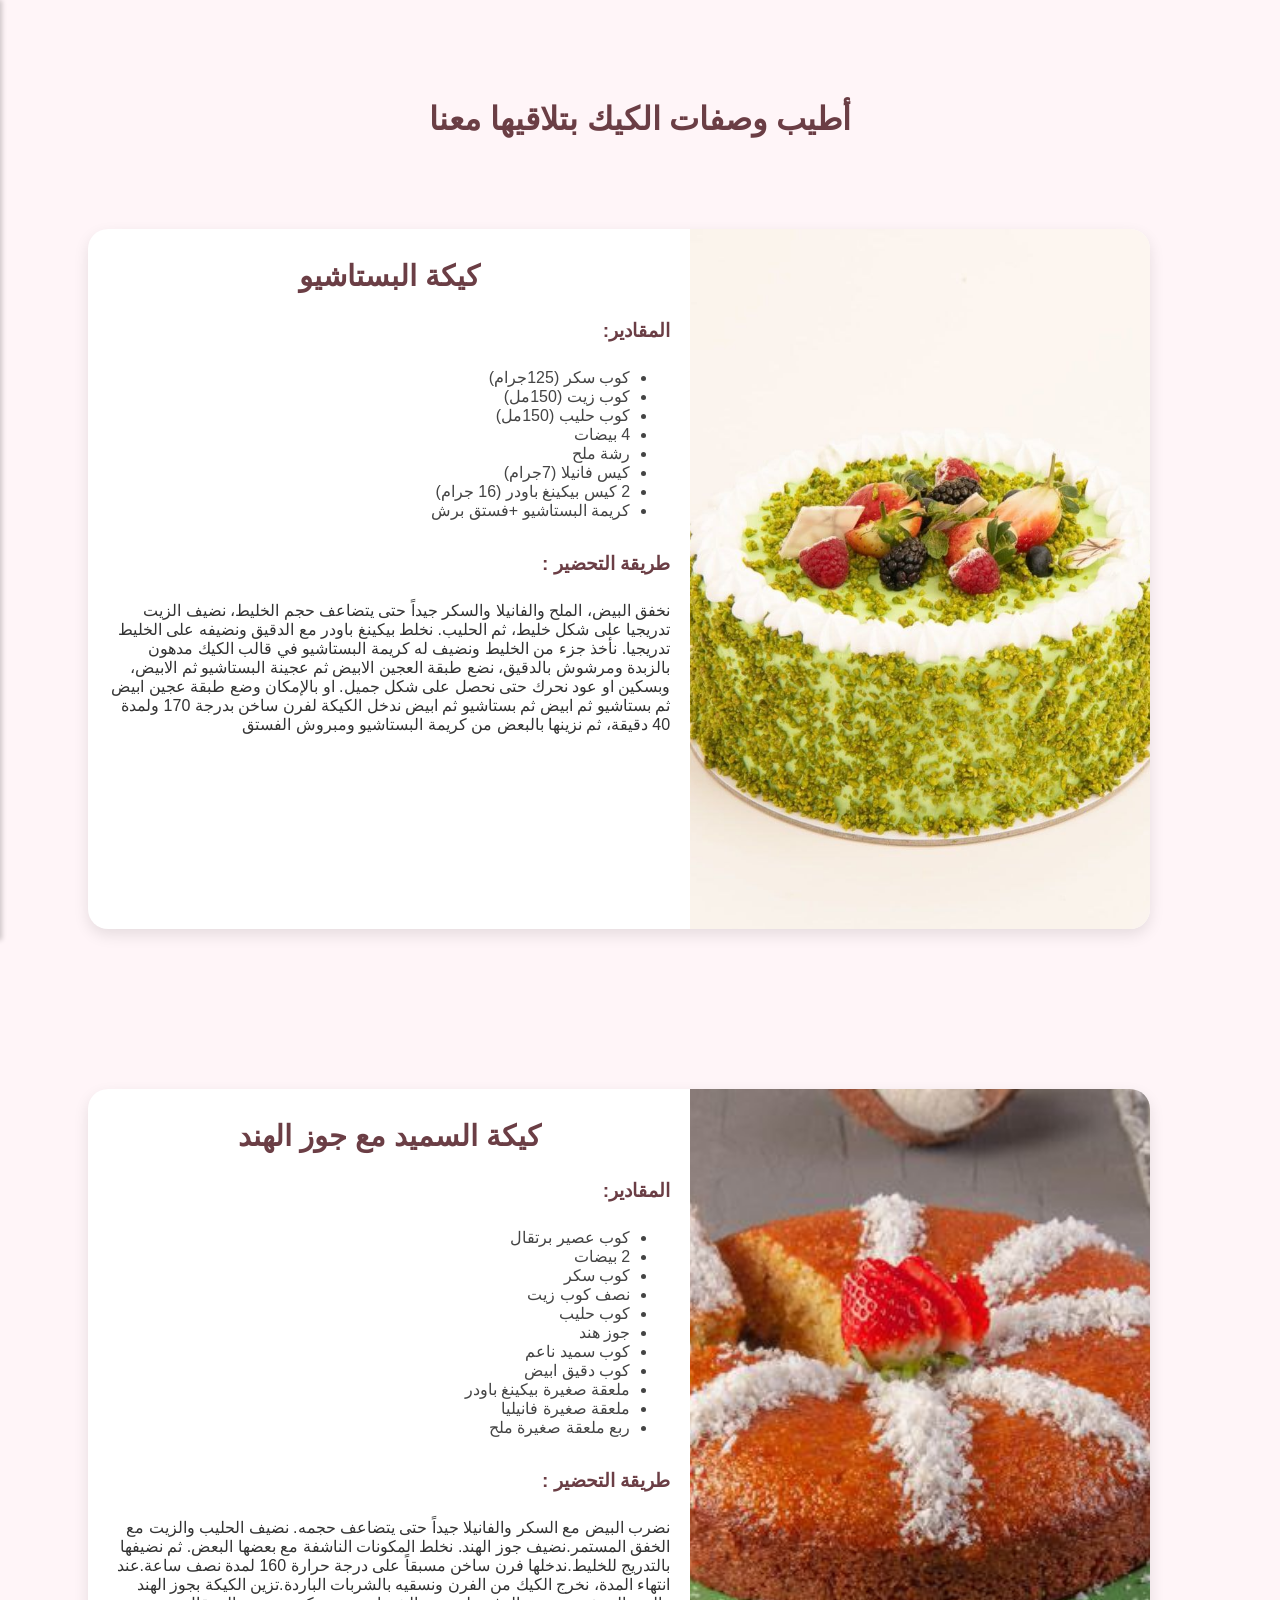
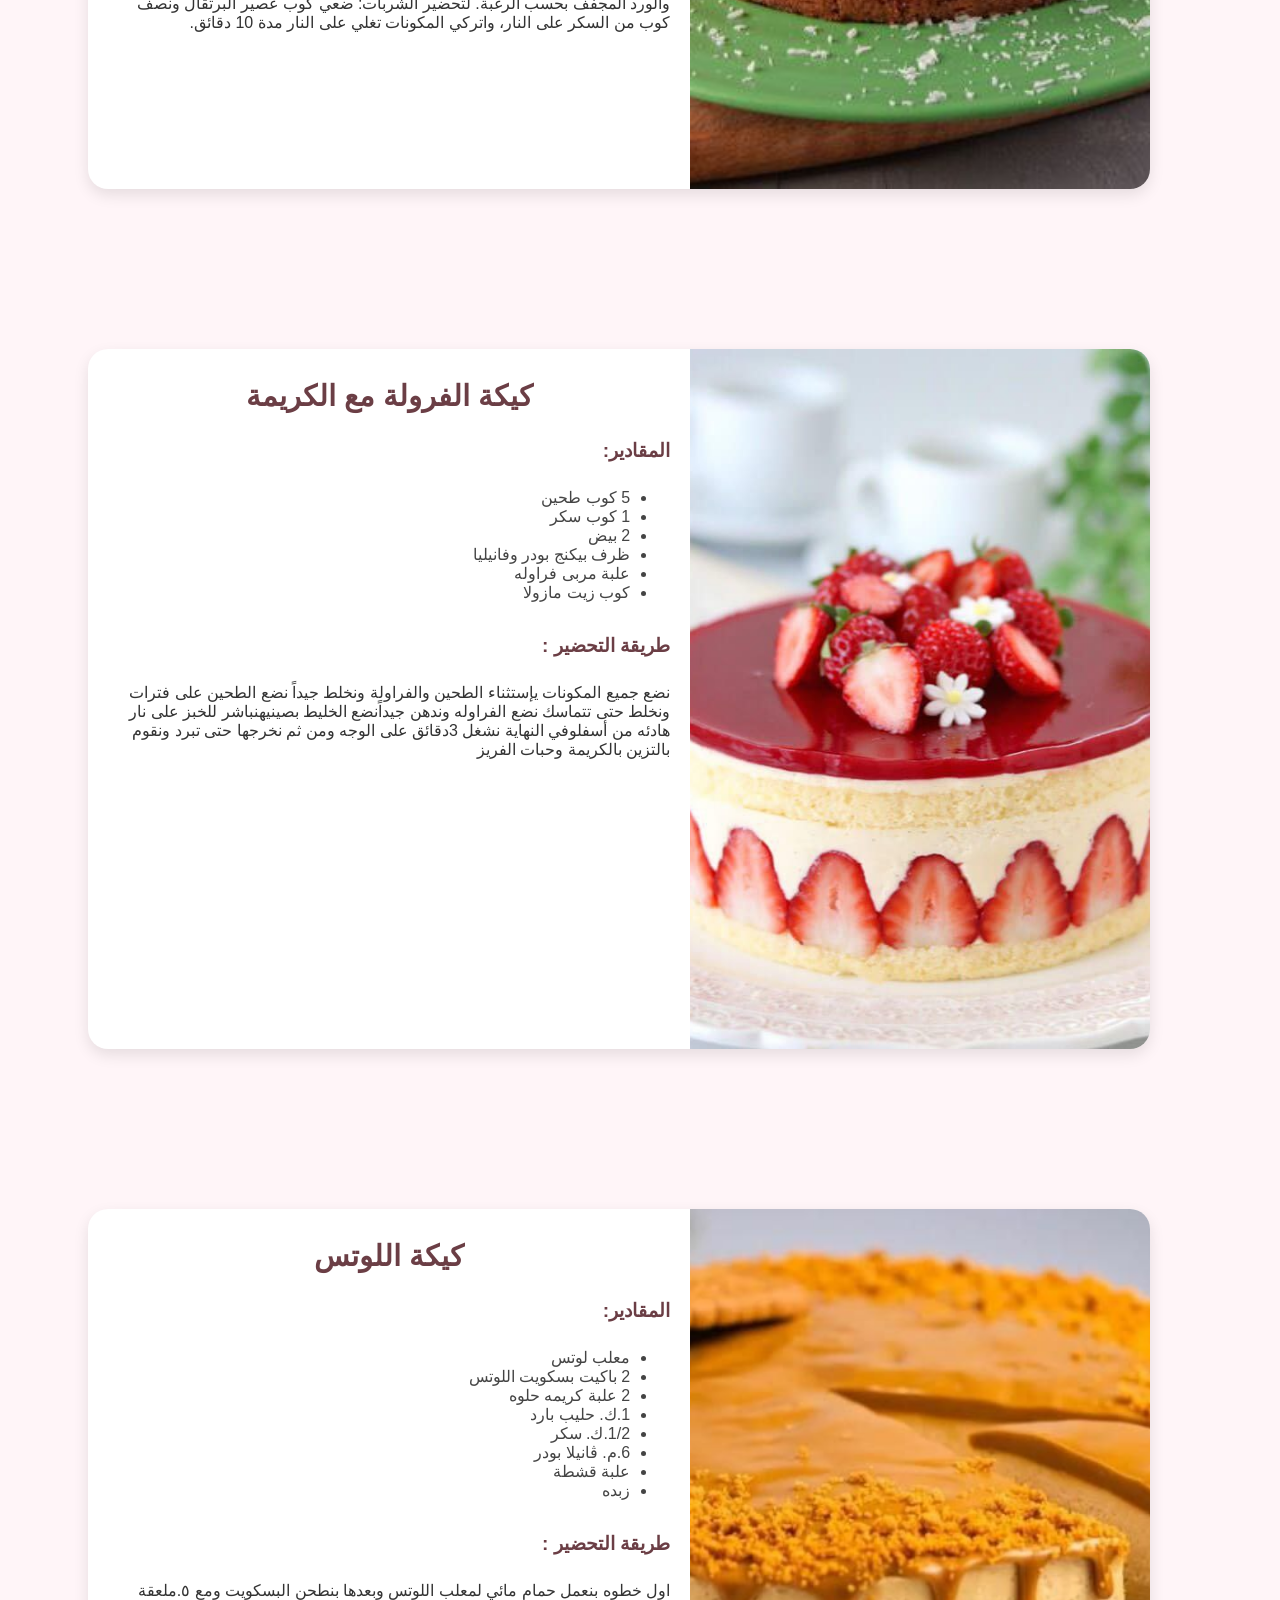
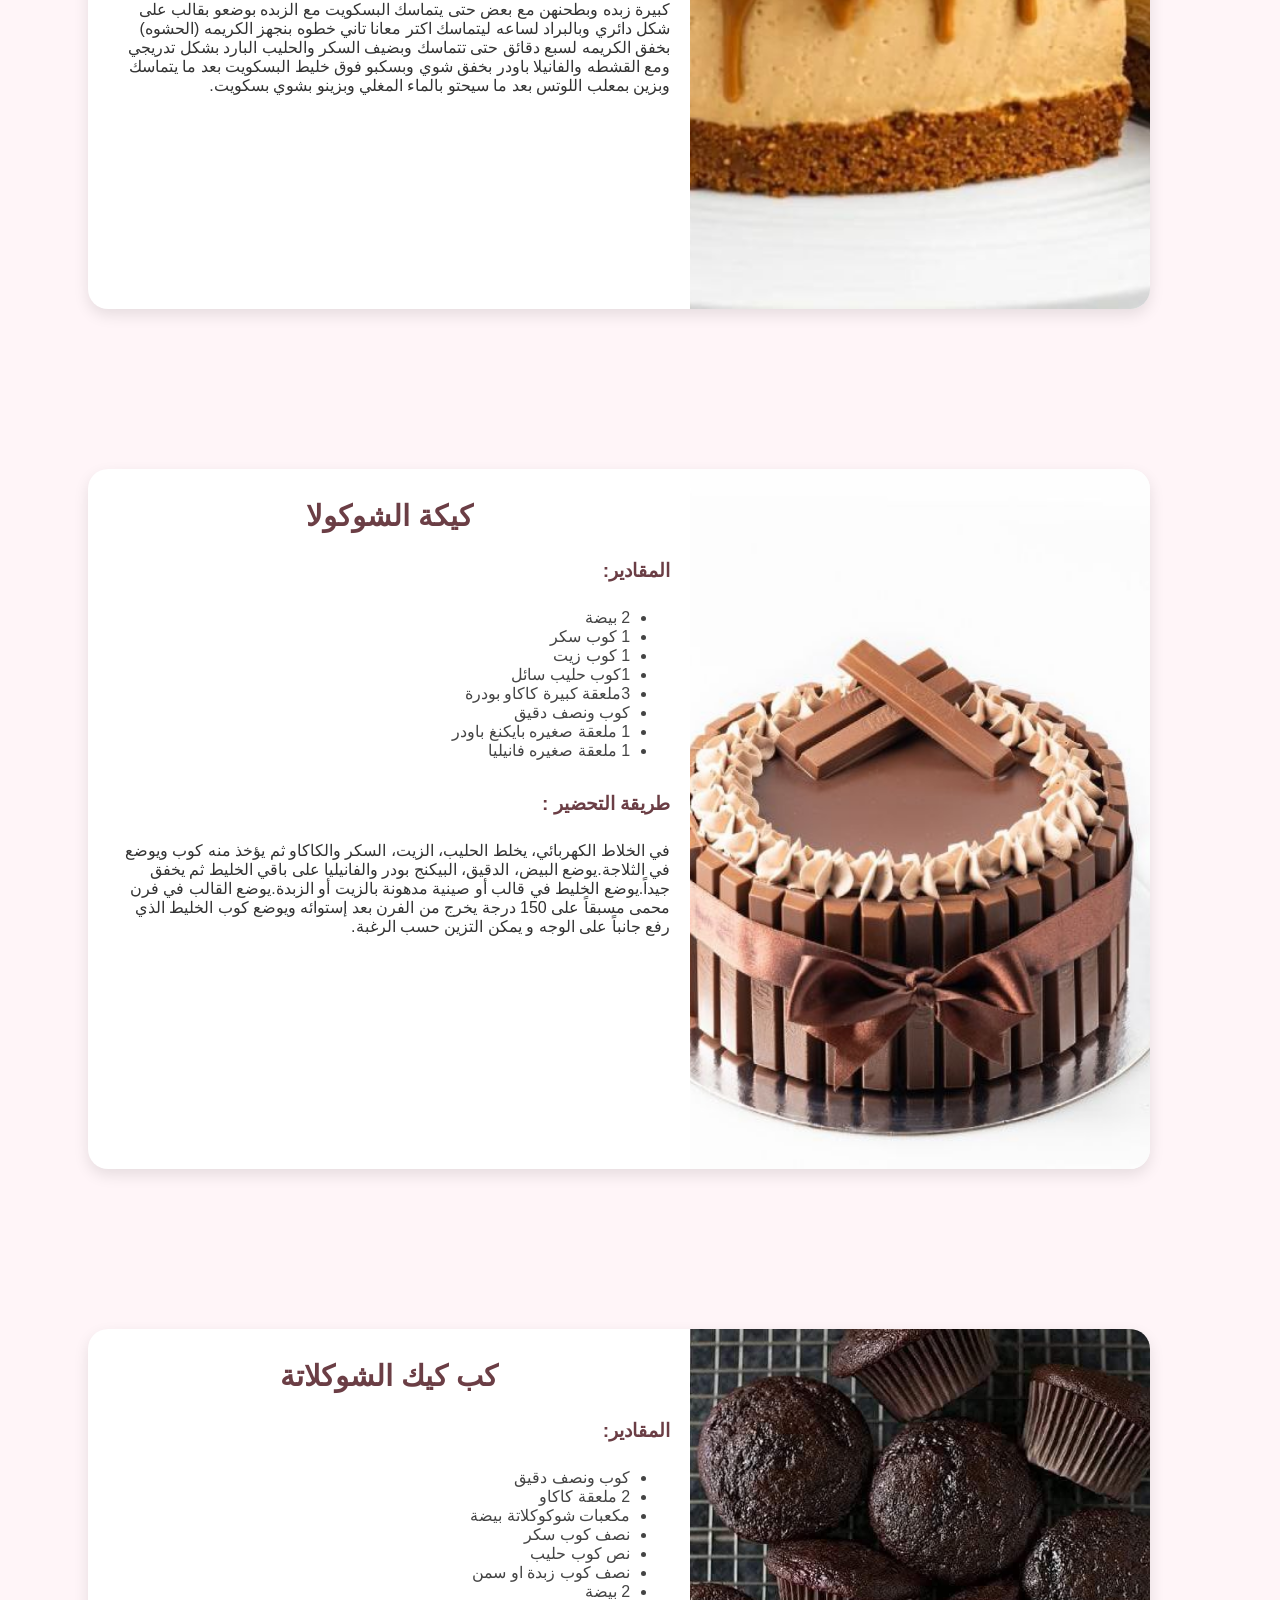
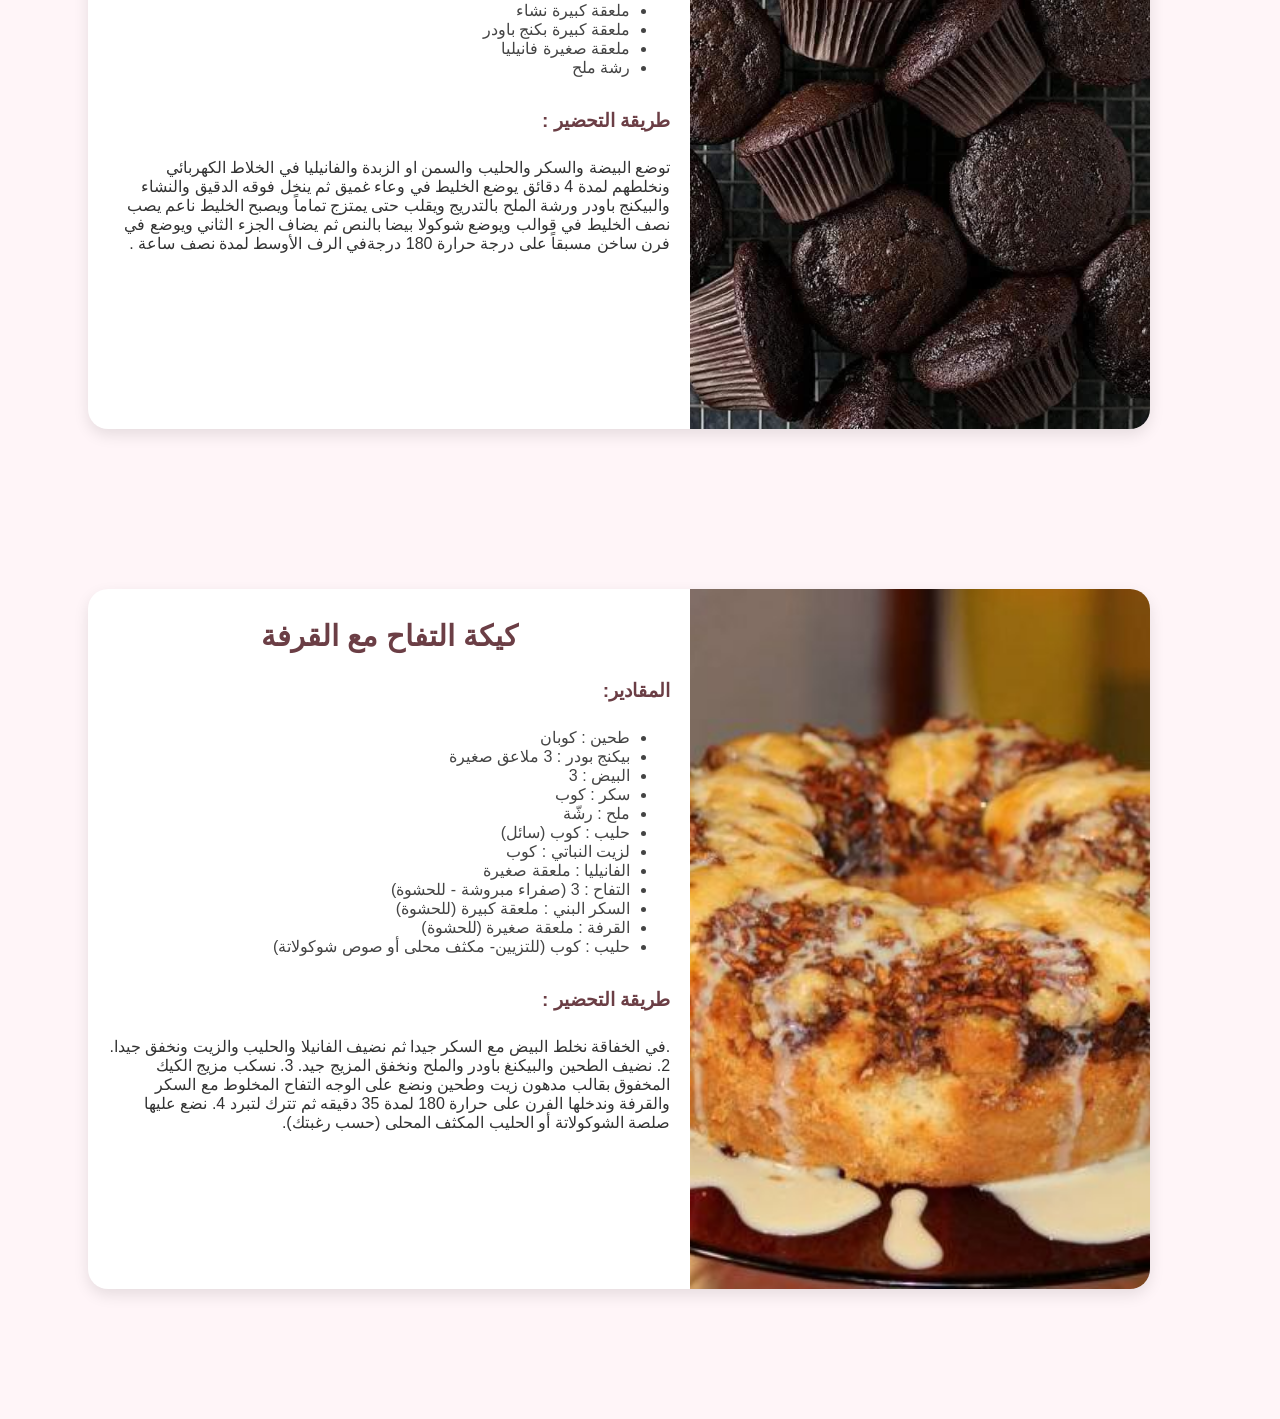
==== HtmlPages/Cake.html @ f55c9f9c "initial upload" ====
<!DOCTYPE html>
<html lang="ar" dir="rtl">
<head>
  <meta charset="UTF-8" />
  <meta name="viewport" content="width=device-width, initial-scale=1.0" />
  <title>كيك</title>
  <link rel="stylesheet" href="../Css/CommonStyle.css" />
  <link rel="stylesheet" href="../fontawesome-free-6.6.0-web/css/all.min.css">

</head>
<body>
<div class="list_icon">
    <i class="fas fa-bars"></i>
  </div>
  <div class="side-menu">
    <ul class="menu-items">
      <li class="home-link">
        <a href="./main.html">الصفحة الرئيسية</a>
      </li>
  
      <li class="menu-item">
        <div class="item-header" onclick="toggleSubMenu(1)">
          <img src="../Images/حلويات باردة/باردة1.jpg" alt="حلويات باردة" />
          <span class="item-name">حلويات باردة</span>
          <span class="plus-icon" id="icon-1">+</span>
        </div>
        <ul class="sub-menu" id="submenu-1">
          <li><a href="./Cold Desserts.html#sweet_1">سوكسيه</a></li>
          <li><a href="./Cold Desserts.html#sweet_2">كاستر</a></li>
          <li><a href="./Cold Desserts.html#sweet_3">البانا كوتا بلوبيري</a></li>
          <li><a href="./Cold Desserts.html#sweet_4">المهلبية</a></li>
          <li><a href="./Cold Desserts.html#sweet_5">تيراميسو</a></li>
          <li><a href="./Cold Desserts.html#sweet_6">كريم كراميل</a></li>
          <li><a href="./Cold Desserts.html#sweet_7">ترافل الشوكولاته الباردة</a></li>


        </ul>
      </li>
     
      <li class="menu-item">
        <div class="item-header" onclick="toggleSubMenu(2)">
          <img src="../Images/كيك/كيك1.jpg" alt="كيك" />
          <span class="item-name">حلويات الكيك</span>
          <span class="plus-icon" id="icon-2">+</span>
        </div>
        <ul class="sub-menu" id="submenu-2">
          <li><a href="#cake_1">كيكة البستاشيو</a></li>
          <li><a href="#cake_2">كيكة السميد مع جوز الهند</a></li>
          <li><a href="#cake_3">كيكة الفرولة مع الكريمة</a></li>
          <li><a href="#cake_4">كيكة اللوتس</a></li>
          <li><a href="#cake_5">كيكة الشوكولا</a></li>
          <li><a href="#cake_6">كب كيك الشوكلاتة</a></li>
          <li><a href="#cake_7">كيكة التفاح مع القرفة</a></li>
        </ul>
      </li>
      <li class="menu-item">
        <div class="item-header" onclick="toggleSubMenu(3)">
          <img src="../Images/حلويات شرقية/شرقية1.jpg" alt="حلويات شرقية" />
          <span class="item-name">حلويات شرقية</span>
          <span class="plus-icon" id="icon-3">+</span>
        </div>
        <ul class="sub-menu" id="submenu-3">
          <li><a href="./EasternDesserts.html#east_1">الهريسة بالمكسرات</a></li>
          <li><a href="./EasternDesserts.html#east_2">البقلاوة</a></li>
          <li><a href="./EasternDesserts.html#east_3">بلح الشام بالكريمة</a></li>
          <li><a href="./EasternDesserts.html#east_4">المبرومة بالفستق الحلبي</a></li>
          <li><a href="./EasternDesserts.html#east_5">العوامة الدمشقية</a></li>
          <li><a href="./EasternDesserts.html#east_6">قطايف بالقشطة</a></li>
          <li><a href="./EasternDesserts.html#east_7">كنافة رولز بالجبنة</a></li>
        </ul>
      </li>

      <li class="menu-item">
        <div class="item-header" onclick="toggleSubMenu(4)">
          <img src="../Images/حلويات  إيطالية/ايطالية3.jpg" alt="حلويات إيطالية" />
          <span class="item-name">حلويات إيطالية</span>
          <span class="plus-icon" id="icon-4">+</span>
        </div>
        <ul class="sub-menu" id="submenu-4">
          <li><a href="./ItalyDesserts.html#italy_1">كب كنافه بكيك التيراميسو الإيطالية</a></li>
          <li><a href="./ItalyDesserts.html#italy_2">حلوى اليويو الإيطالية</a></li>
          <li><a href="./ItalyDesserts.html#italy_3">باستا فلورا</a></li>
          <li><a href="./ItalyDesserts.html#italy_4">كب كيك بالمرانغ الايطالية</a></li>
          <li><a href="./ItalyDesserts.html#italy_5">بسكويت الكانتوشي الايطالي بالشوكولاتة</a></li>
          <li><a href="./ItalyDesserts.html#italy_6">شارلوت بالفريز</a></li>
          <li><a href="./ItalyDesserts.html#italy_7">البفاريا</a></li>
        </ul>
      </li>
      <li class="tips-link">
        <a href="./Tips.html">نصائح المطبخ</a>
      </li>
    </ul>
  </div>
<div class="container">
  <h1 class="headText">أطيب وصفات الكيك بتلاقيها معنا<i class="fas fa-cookie-bite"></i></h1>
    <div class="cards_M">
      <div class="card_M" id="cake_1">
        <div class="image">
         <img src="../Images/كيك/كيك3.jpg" alt="كيكة البستاشيو" />
         </div>
         <div class="info">
         <h1>كيكة البستاشيو</h1>
        <h2>المقادير:</h2>
        <ul>
            <li>كوب سكر (125جرام)</li>
            <li>كوب زيت (150مل)</li>
            <li>كوب حليب (150مل)</li>
            <li>4 بيضات</li>
            <li>رشة ملح</li>
            <li>كيس فانيلا (7جرام)</li>
            <li>2 كيس بيكينغ باودر (16 جرام)</li>
            <li>كريمة البستاشيو +فستق برش</li>
        </ul>
        <h2>طريقة التحضير :</h2>
        <p>نخفق البيض، الملح والفانيلا والسكر جيداً حتى يتضاعف حجم الخليط، نضيف الزيت تدريجيا على شكل خليط، ثم الحليب. نخلط بيكينغ باودر مع الدقيق ونضيفه على الخليط تدريجيا. نأخذ جزء من الخليط ونضيف له كريمة البستاشيو في قالب الكيك مدهون بالزبدة ومرشوش بالدقيق، نضع طبقة العجين الابيض ثم عجينة البستاشيو ثم الابيض، وبسكين او عود نحرك حتى نحصل على شكل جميل. او بالإمكان وضع طبقة عجين ابيض ثم بستاشيو ثم ابيض ثم بستاشيو ثم ابيض ندخل الكيكة لفرن ساخن بدرجة 170 ولمدة 40 دقيقة، ثم نزينها بالبعض من كريمة البستاشيو ومبروش الفستق</p>  
        </div>
        </div>
         

        <div class="card_M" id="cake_2">
            <div class="image">
             <img src="../Images/كيك/كيك2.jpg" alt="كيكة السميد مع جوز الهند" />
             </div>
             <div class="info">
             <h1>كيكة السميد مع جوز الهند</h1>
            <h2>المقادير:</h2>
            <ul>
                <li>كوب عصير برتقال</li>
                <li>2 بيضات</li>
                <li>كوب سكر</li>
                <li>نصف كوب زيت</li>
                <li>كوب حليب</li>
                <li>جوز هند</li>
                <li>كوب سميد ناعم</li>
                <li>كوب دقيق ابيض</li>
                <li>ملعقة صغيرة بيكينغ باودر</li>
                <li>ملعقة صغيرة فانيليا</li>
                <li>ربع ملعقة صغيرة ملح</li>
            </ul>
            <h2>طريقة التحضير :</h2>
            <p>نضرب البيض مع السكر والفانيلا جيداً حتى يتضاعف حجمه. نضيف الحليب والزيت مع الخفق المستمر.نضيف جوز الهند.  نخلط المكونات الناشفة مع بعضها البعض. ثم نضيفها بالتدريج للخليط.ندخلها فرن ساخن مسبقاً على درجة حرارة 160 لمدة نصف ساعة.عند انتهاء المدة، نخرج الكيك من الفرن ونسقيه بالشربات الباردة.تزين الكيكة بجوز الهند والورد المجفف بحسب الرغبة. لتحضير الشربات: ضعي كوب عصير البرتقال ونصف كوب من السكر على النار، واتركي المكونات تغلي على النار مدة 10 دقائق.</p>  
            </div>
            </div>  

            <div class="card_M" id="cake_3">
                <div class="image">
                 <img src="../Images/كيك/كيك4.jpg" alt="كيكة الفرولة مع الكريمة" />
                 </div>
                 <div class="info">
                 <h1>كيكة الفرولة مع الكريمة</h1>
                <h2>المقادير:</h2>
                <ul>
                    <li>5 كوب طحين</li>
                    <li>1 كوب سكر</li>
                    <li>2 بيض</li>
                    <li>ظرف بيكنج بودر وفانيليا</li>
                    <li>علبة مربى فراوله</li>
                    <li>كوب زيت مازولا</li>
                    
                </ul>
                <h2>طريقة التحضير :</h2>
                <p>نضع جميع المكونات يإستثناء الطحين والفراولة ونخلط جيداً نضع الطحين على فترات ونخلط حتى تتماسك نضع الفراوله وندهن جيداًنضع الخليط بصينيهنباشر للخبز على نار هادئه من أسفلوفي النهاية نشغل 3دقائق على الوجه ومن ثم نخرجها حتى تبرد ونقوم بالتزين بالكريمة وحبات الفريز</p>  
                </div>
                </div>

                <div class="card_M" id="cake_4">
                  <div class="image">
                   <img src="../Images/كيك/كيك1.jpg" alt="كيكة اللوتس" />
                   </div>
                   <div class="info">
                   <h1> كيكة اللوتس</h1>
                  <h2>المقادير:</h2>
                  <ul>
                      <li>معلب لوتس</li>
                      <li>2 باكيت بسكويت اللوتس</li>
                      <li>2 علبة كريمه حلوه</li>
                      <li>1.ك. حليب بارد</li>
                      <li>1/2.ك. سكر</li>
                      <li>6.م. ڤانيلا بودر</li>
                      <li>علبة قشطة</li>
                      <li>زبده</li>
                  </ul>
                  <h2>طريقة التحضير :</h2>
                  <p>اول خطوه بنعمل حمام مائي لمعلب اللوتس وبعدها بنطحن البسكويت ومع ٥.ملعقة كبيرة زبده وبطحنهن مع بعض حتى يتماسك البسكويت مع الزبده بوضعو بقالب على شكل دائري وبالبراد لساعه ليتماسك اكتر معانا  تاني خطوه بنجهز الكريمه (الحشوه) بخفق الكريمه لسبع دقائق حتى تتماسك وبضيف السكر والحليب البارد بشكل تدريجي ومع القشطه والفانيلا باودر  بخفق شوي وبسكبو فوق خليط البسكويت بعد ما يتماسك وبزين بمعلب اللوتس بعد ما سيحتو بالماء المغلي وبزينو بشوي بسكويت.</p>  
                  </div>
                  </div>  

                  <div class="card_M" id="cake_5">
                    <div class="image">
                     <img src="../Images/كيك/كيك5.jpg" alt="كيكة الشوكولا" />
                     </div>
                     <div class="info">
                     <h1> كيكة الشوكولا</h1>
                    <h2>المقادير:</h2>
                    <ul>
                        <li>2 بيضة</li>
                        <li>1 كوب سكر</li>
                        <li>1 كوب زيت</li>
                        <li>1كوب حليب سائل</li>
                        <li>3ملعقة كبيرة كاكاو بودرة</li>
                        <li>كوب ونصف دقيق</li>
                        <li>1 ملعقة صغيره بايكنغ باودر</li>
                        <li>1 ملعقة صغيره فانيليا</li>
                    </ul>
                    <h2>طريقة التحضير :</h2>
                    <p>في الخلاط الكهربائي، يخلط الحليب، الزيت، السكر والكاكاو ثم يؤخذ منه كوب ويوضع في الثلاجة.يوضع البيض، الدقيق، البيكنج بودر والفانيليا على باقي الخليط ثم يخفق جيداً.يوضع الخليط في قالب أو صينية مدهونة بالزيت أو الزبدة.يوضع القالب في فرن محمى مسبقاً على 150 درجة يخرج من الفرن بعد إستوائه ويوضع كوب الخليط الذي رفع جانباً على الوجه و يمكن التزين حسب الرغبة.</p>  
                    </div>
                    </div>  

                    <div class="card_M" id="cake_6">
                      <div class="image">
                       <img src="../Images/كيك/كيك6.jpg" alt="كب كيك الشوكلاتة" />
                       </div>
                       <div class="info">
                       <h1> كب كيك الشوكلاتة</h1>
                      <h2>المقادير:</h2>
                      <ul>
                          <li>كوب ونصف دقيق</li>
                          <li>2 ملعقة كاكاو</li>
                          <li>مكعبات شوكوكلاتة بيضة</li>
                          <li>نصف كوب سكر</li>
                          <li>نص كوب حليب</li>
                          <li>نصف كوب زبدة او سمن</li>
                          <li> 2 بيضة</li>
                          <li>ملعقة كبيرة نشاء </li>
                          <li>ملعقة كبيرة بكنج باودر </li>
                          <li>ملعقة صغيرة فانيليا </li>
                          <li>رشة ملح </li>
                      </ul>
                      <h2>طريقة التحضير :</h2>
                      <p>توضع البيضة والسكر والحليب والسمن او الزبدة والفانيليا في الخلاط الكهربائي ونخلطهم لمدة 4 دقائق يوضع الخليط في وعاء غميق ثم ينخل فوقه الدقيق والنشاء والبيكنج باودر ورشة الملح بالتدريج ويقلب حتى يمتزج تماماً ويصبح الخليط ناعم يصب نصف الخليط في قوالب ويوضع شوكولا بيضا بالنص ثم يضاف الجزء الثاني ويوضع في فرن ساخن مسبقاً على درجة حرارة 180 درجةفي الرف الأوسط لمدة نصف ساعة .</p>  
                      </div>
                      </div>  

                      <div class="card_M" id="cake_7">
                        <div class="image">
                         <img src="../Images/كيك/كيك7.jpg" alt="كيكة التفاح مع القرفة" />
                         </div>
                         <div class="info">
                         <h1> كيكة التفاح مع القرفة</h1>
                        <h2>المقادير:</h2>
                        <ul>
                            <li>طحين : كوبان</li>
                            <li>بيكنج بودر : 3 ملاعق صغيرة</li>
                            <li>البيض : 3 </li>
                            <li> سكر : كوب</li>
                            <li>ملح : رشّة</li>
                            <li>حليب : كوب (سائل)</li>
                            <li> لزيت النباتي : كوب</li>
                            <li>الفانيليا : ملعقة صغيرة</li>
                            <li>التفاح : 3  (صفراء مبروشة - للحشوة) </li>
                            <li>السكر البني : ملعقة كبيرة (للحشوة) </li>
                            <li>القرفة : ملعقة صغيرة (للحشوة) </li>
                            <li>حليب : كوب (للتزيين- مكثف محلى أو صوص شوكولاتة)</li>

                        </ul>
                        <h2>طريقة التحضير :</h2>
                        <p>.في الخفاقة نخلط البيض مع السكر جيدا ثم نضيف الفانيلا والحليب والزيت ونخفق جيدا.  2. نضيف الطحين والبيكنغ باودر والملح ونخفق المزيج جيد.  3. نسكب مزيج الكيك المخفوق بقالب مدهون زيت وطحين ونضع على الوجه التفاح المخلوط مع السكر والقرفة وندخلها الفرن على حرارة 180 لمدة 35 دقيقه ثم تترك لتبرد 4. نضع عليها صلصة الشوكولاتة أو الحليب المكثف المحلى (حسب رغبتك).</p>  
                        </div>
                        </div>  
      
    
    
  
  



        </div>
        </div>

        
     
      <script src="../js/mainJS.js"></script>
    </body>
---- Css/CommonStyle.css ----
body {
    font-family: 'Cairo', sans-serif;
    background-color: #fff5f8;
    margin: 0;
    padding: 0;
    color: #333;
    direction: rtl;
  }
  .list_icon{
    display: flex;
    justify-content: flex-end;
    position: fixed;
    top: 19px;
    left: 20px;
    cursor: pointer;
    z-index: 1000;

  }
  .list_icon  .fa-bars{
    width: 40px;
    height: 8px;
    font-size: 30px;
    z-index: 1000;
    
  }
 
  .side-menu {
    position: fixed;
    top: 0;
    left: -304px;
    width: 264px;
    height: 100vh;
    background-color: #fff;
    box-shadow: 2px 0 5px rgba(0, 0, 0, 0.2);
    transition: left 0.3s ease;
    padding: 20px;
    overflow-y: auto;
    
}
  
  .menu-items {
    list-style: none;
    padding: 2px;
    margin-top: 50px;
  }
  
  .home-link ,
  .tips-link{
    margin-bottom: 30px;
    margin-right: 48px;
    text-align: center;
    margin-top: 14px;
  }
  .home-link a ,
  .tips-link a{
    color: #6b3e45;
    font-size: 1.3rem;
    font-weight: bold;
    text-decoration: none;
    
  }
  
  .menu-item {
    margin-bottom: 36px;
  } 
  
  .item-header {
    display: flex;
    flex-direction: row;
    align-items: center;
    justify-content: space-between;
    cursor: pointer;
  }
  
  .item-header img {
    width: 40px;
    height: 40px;
    border-radius: 10px;
    object-fit: cover;
  }
  
  .item-header .item-name {
    flex: 1;
    text-align: right;
    margin-right: 51px;
    color: #6b3e45;
    font-size: 1.3rem;
    font-weight: bold;
  }
  
  .item-header .plus-icon {
    font-size: 1.5rem;
    color: #6b3e45;
  }
  
  .sub-menu{
    list-style: none;
    display: none;
    flex-direction: column;
    text-align: center;
    padding: 12px;
    margin: 0;
    font-weight: bold;
    color: #6b3e45;
  }
  .sub-menu li {
    margin-bottom: 10px;
    position: relative;
    padding-right: 15px;
  }
  .sub-menu li::before {
    content: "•";
    position: absolute;
    right: 0;
    color: #6b3e45;
    font-size: 1.2rem;
  }
  .sub-menu li a {
    text-align: center;
    padding: 10px 0;
    font-size: 1.1rem;
    text-decoration: none;
    color: #333;
  }
  .side-menu.open {
    left: 0;
  }
  .container .headText{
    text-align: center;
    padding: 90px 20px 30px;
    margin-bottom: -69px;
  }

  .container h1{
    text-align: center;
    margin-top: 10px;
    font-weight: bold;
    color: #6b3e45;


  }
  .cards_M{
    display: flex;
    justify-content: center;
    margin: 50px;
    flex-direction: column;
  }
  
  .card_M{
    display: flex;
    margin:80px;
    width: 90%;
    height: 700px;
    background-color: #fff;
    border-radius: 20px;
    overflow: hidden;
    box-shadow: 0 6px 15px rgba(0, 0, 0, 0.1);
    transition: transform 0.3s ease;
    font-weight: 500;
  }
  .image{
    width: 45%;
  }
  .card_M img {
    width: 100%;
    height: 100%;
    object-fit: cover;
  }
  .info{
    width: 55%;
    padding: 20px;
    display: flex;
    flex-direction: column;
    justify-content: flex-start;
  }
 .info h1{
    font-size: 1.8rem;
    color: #6b3e45;
    margin-bottom: 10px;
 }
 .info h2{
    font-size: 1.2rem;
    color: #6b3e45;
    margin-bottom: 10px;

 }
 .info ul{
    padding-left: 20px;
    color: #444;
    
 }
 .card_M .info p {
  direction: rtl;
  text-align: right;
  white-space: normal;
  overflow-wrap: break-word;
  word-break: break-word;
  max-width: 100%;
  box-sizing: border-box;
}

 @media (max-width: 768px) {
  .cards_M {
    flex-direction: column;
    margin: 20px;
  }

  .card_M {
    flex-direction: column;
    width: 100%;
    height: auto;
    margin: 20px 0;
    overflow: hidden;
  }

  
  .card_M img {
    height: 100%;
    width: 100%;
    object-fit: cover;
  }
  .image{
    width: 100%;
  }

  .info {
    width: 100%;
    box-sizing: border-box;
    overflow: hidden;
  }

  .info h1 {
    font-size: 1.4rem;
  }

  .info h2 {
    font-size: 1rem;
  }

  .info ul {
    padding-left: 15px;
    font-size: 0.95rem;
  }

  .info p {
  font-size: 0.95rem;
  line-height: 1.6;
  direction: rtl;
  text-align: right;
  white-space: wrap;
  word-wrap: break-word;
  overflow-wrap: break-word;
  word-break: break-all;
    
  }
  .side-menu {
    width: 80%;
    left: -651px;
  }
 
}
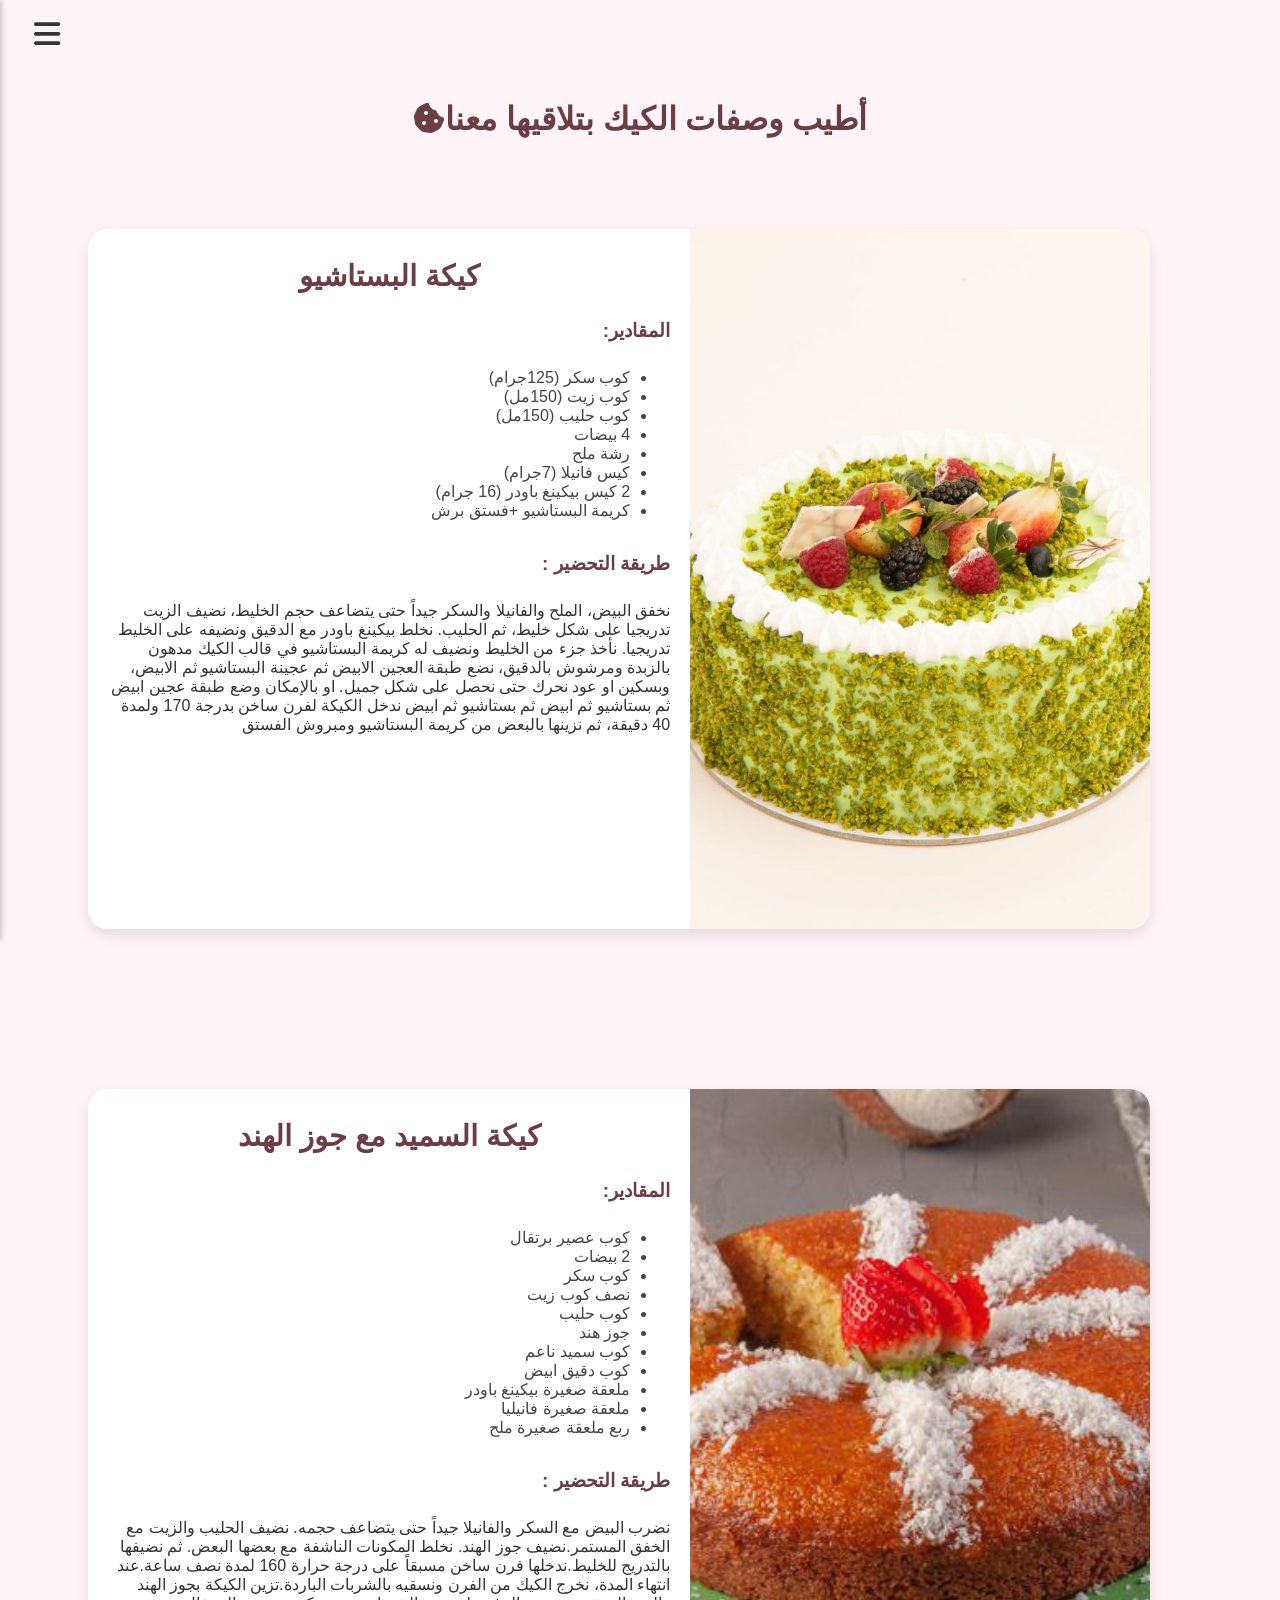
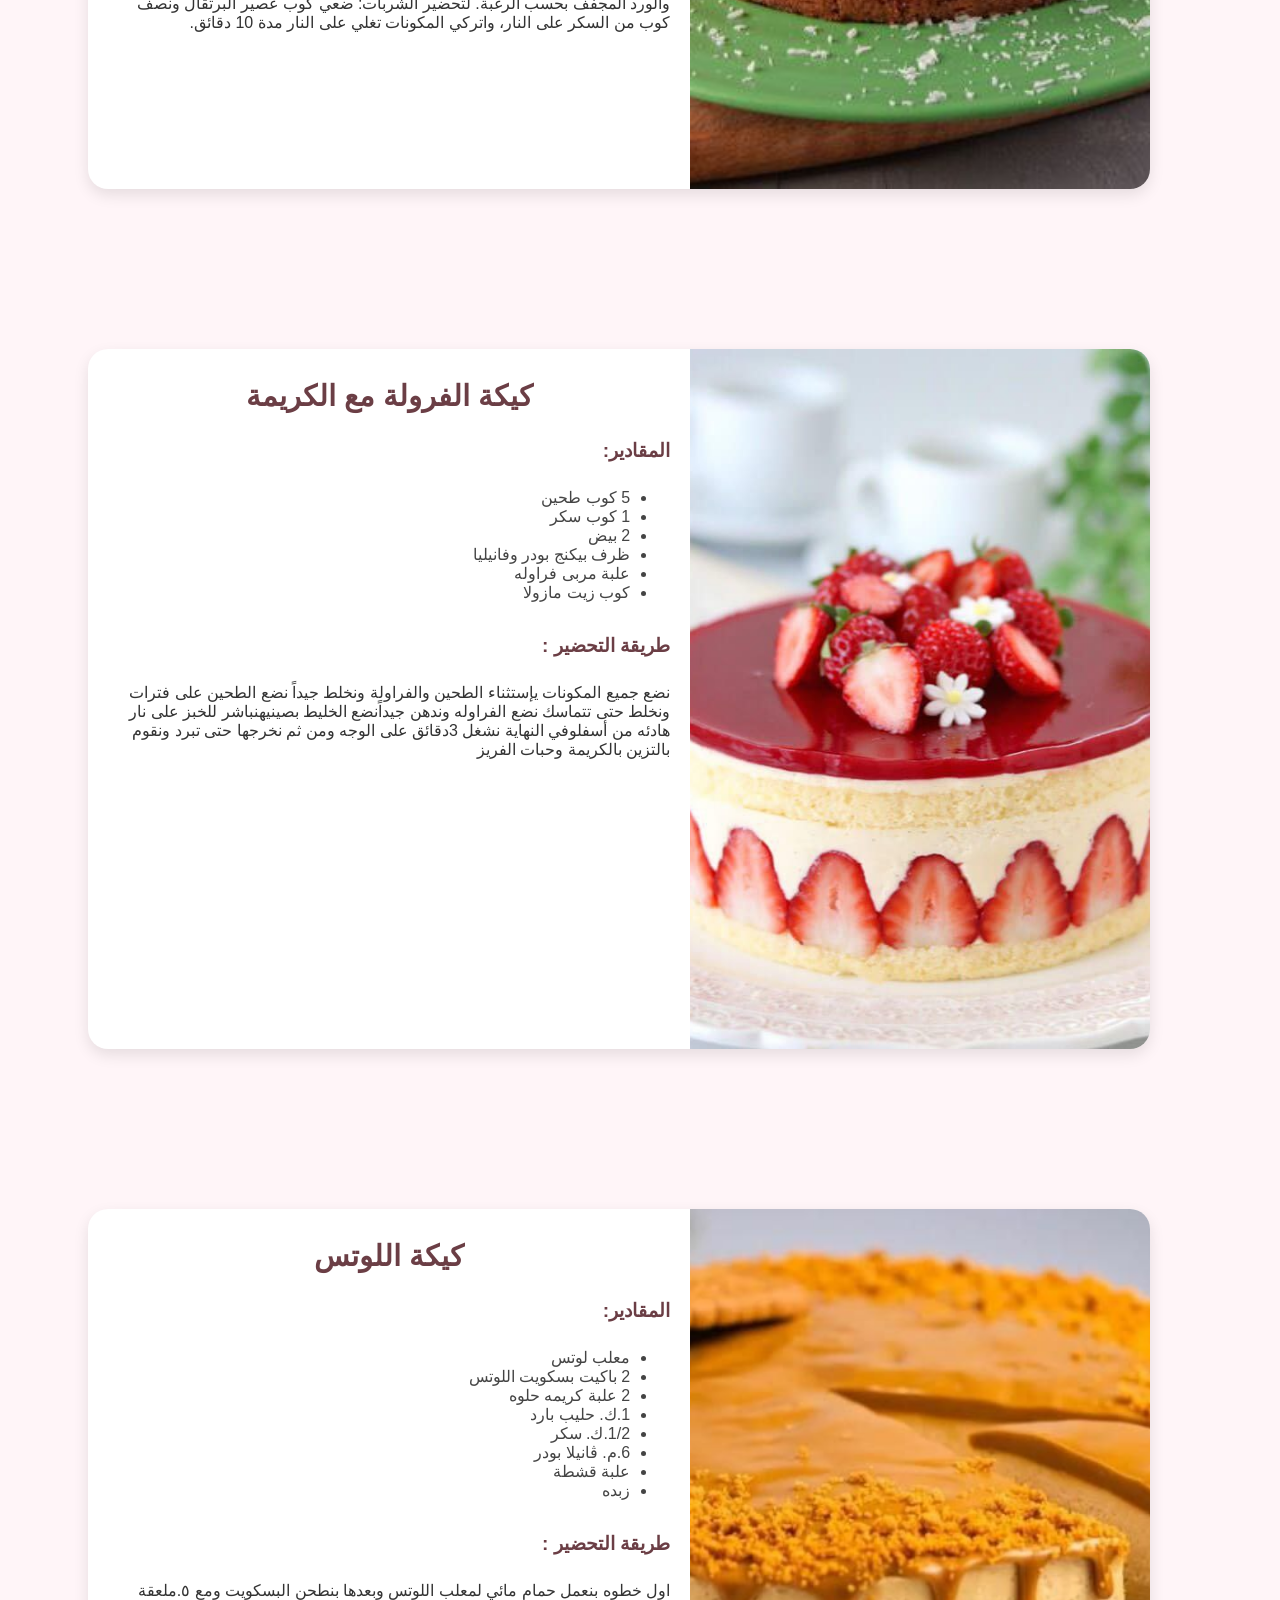
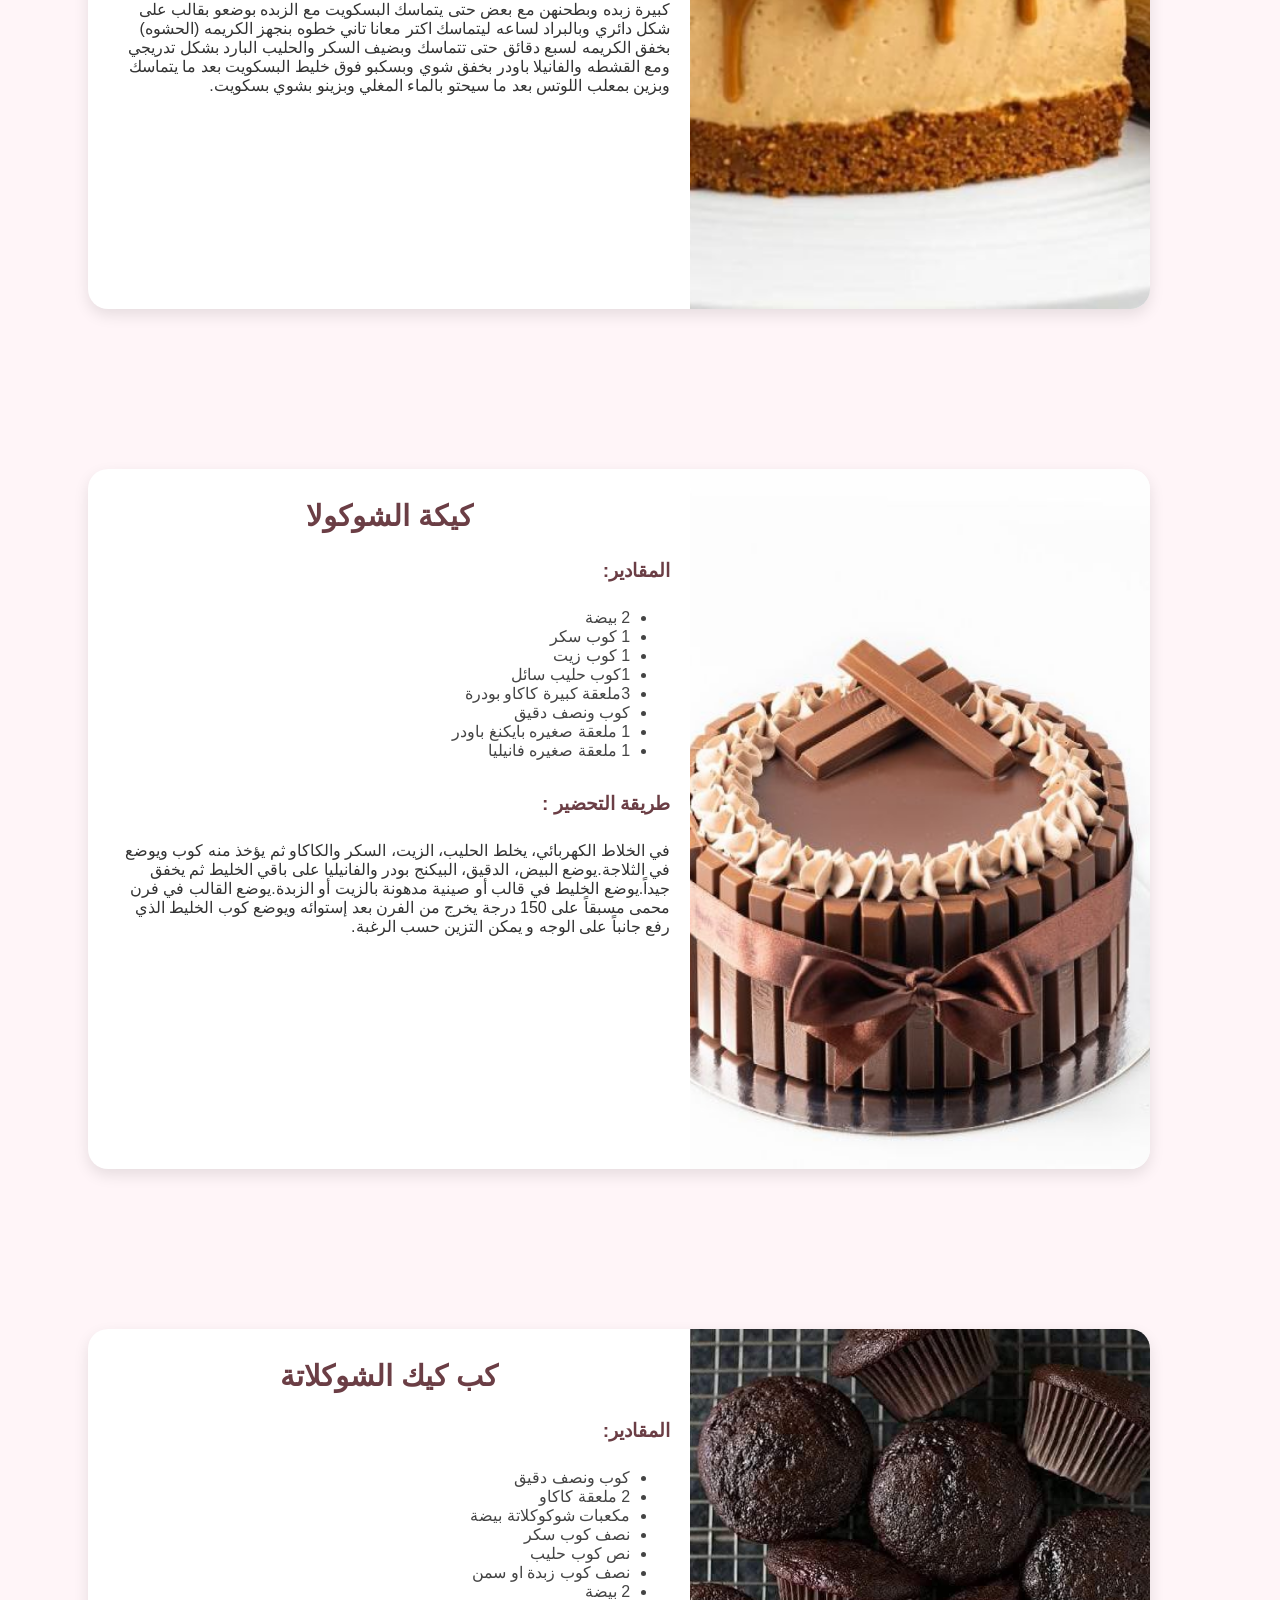
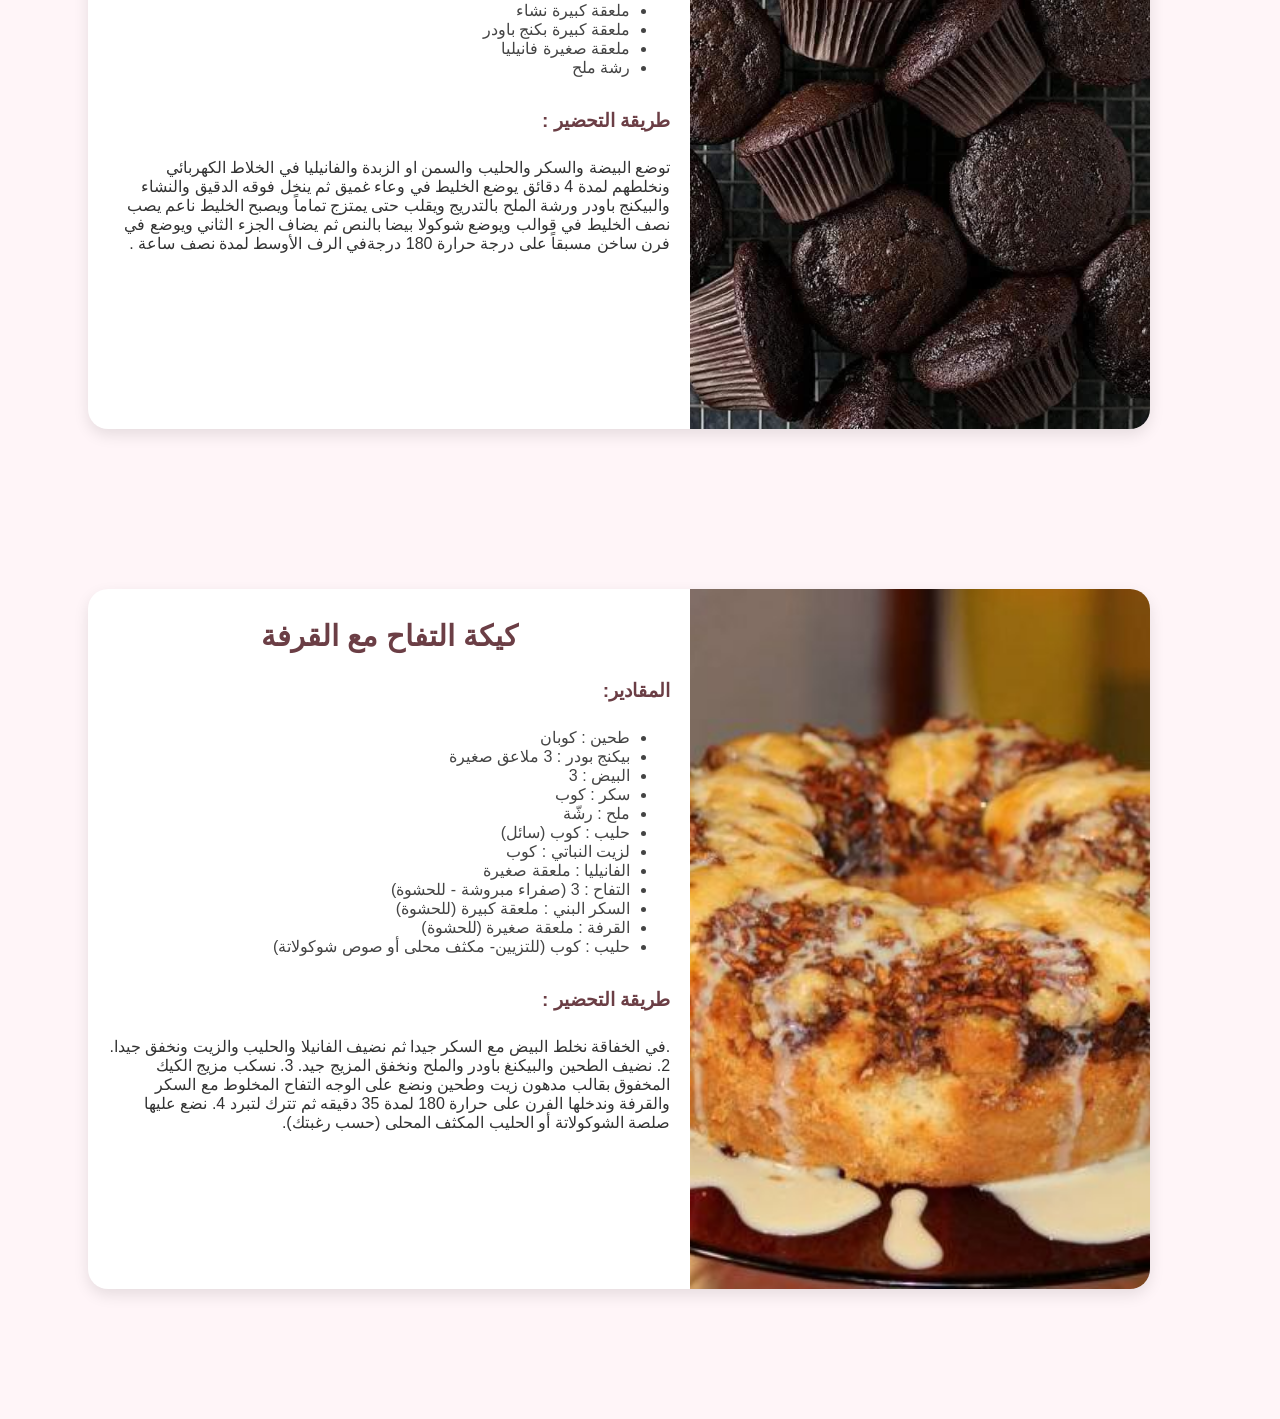
==== commit 7f84a05e: "Update Cake.html" ====
--- a/HtmlPages/Cake.html
+++ b/HtmlPages/Cake.html
@@ -5,7 +5,7 @@
   <meta name="viewport" content="width=device-width, initial-scale=1.0" />
   <title>كيك</title>
   <link rel="stylesheet" href="../Css/CommonStyle.css" />
-  <link rel="stylesheet" href="../fontawesome-free-6.6.0-web/css/all.min.css">
+  <link rel="stylesheet" href="https://cdnjs.cloudflare.com/ajax/libs/font-awesome/6.5.0/css/all.min.css" integrity="sha512-xxxxx" crossorigin="anonymous" referrerpolicy="no-referrer" />
 
 </head>
 <body>
